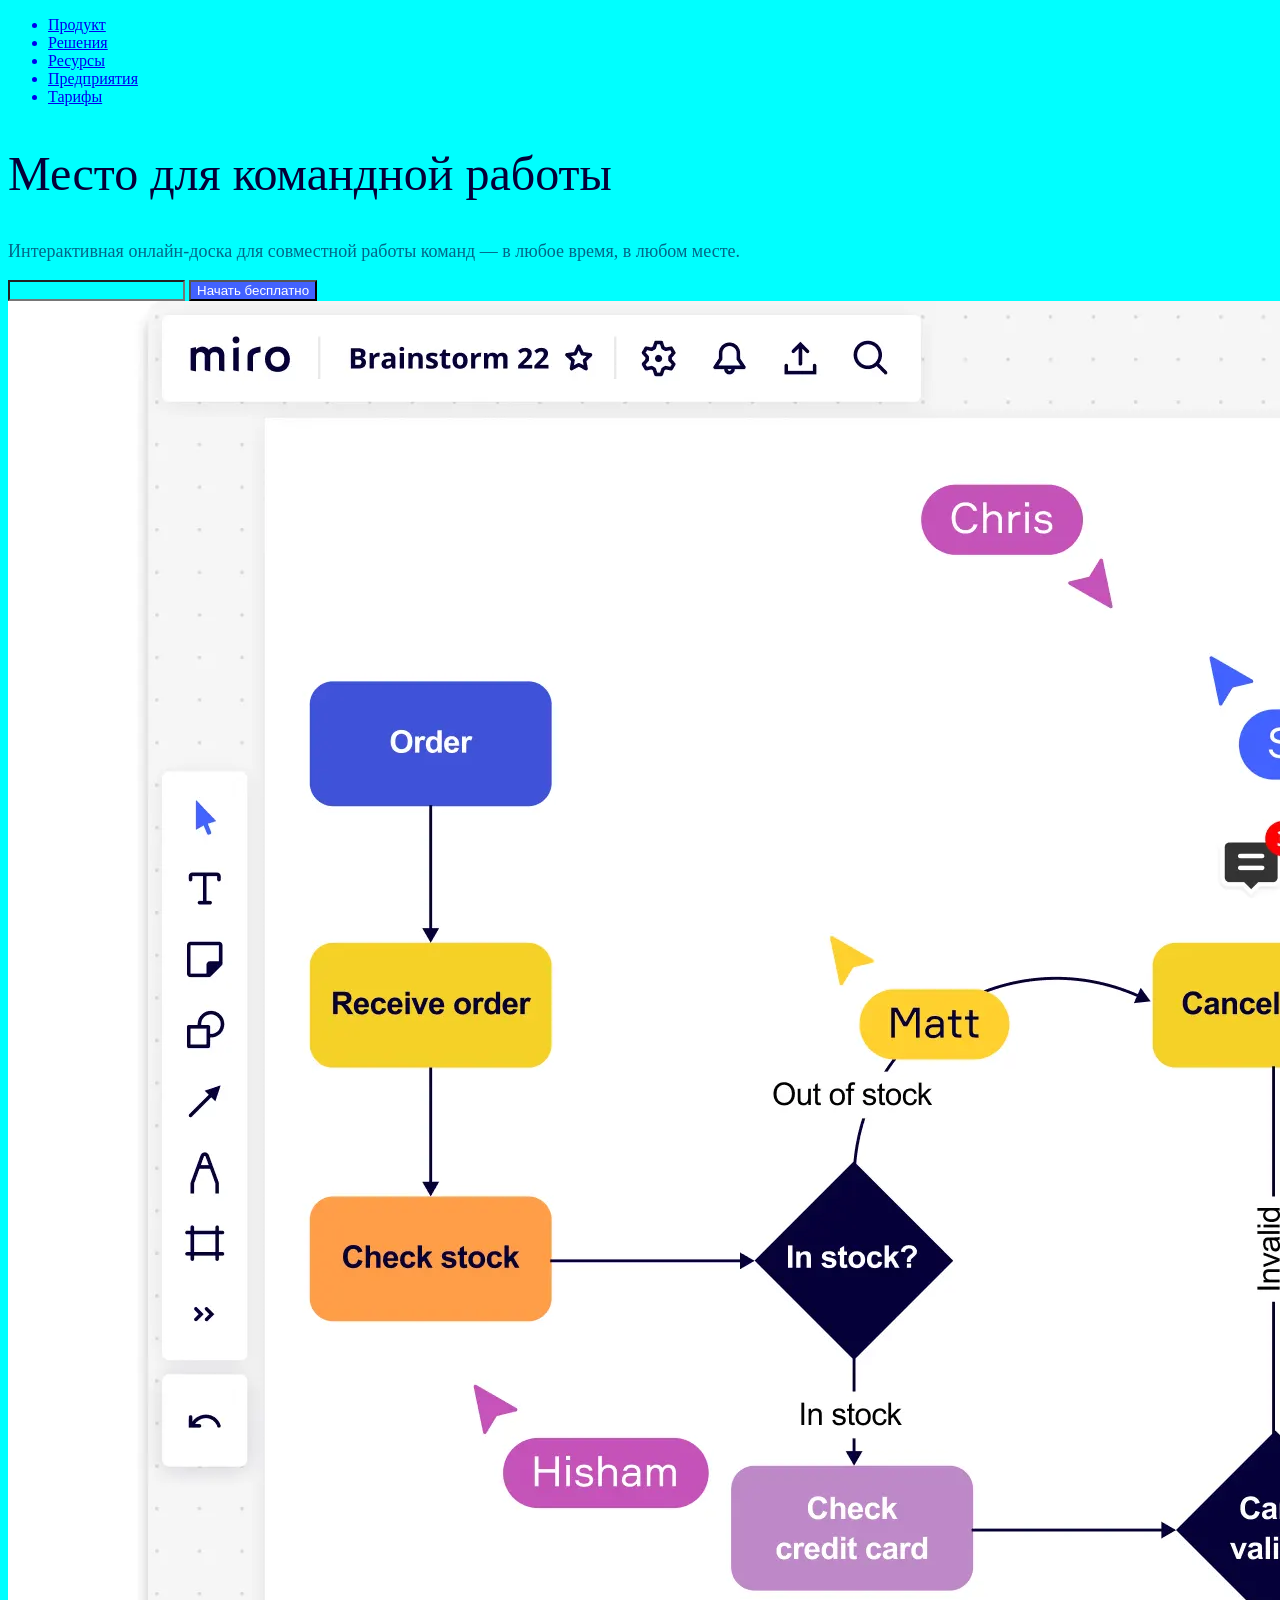
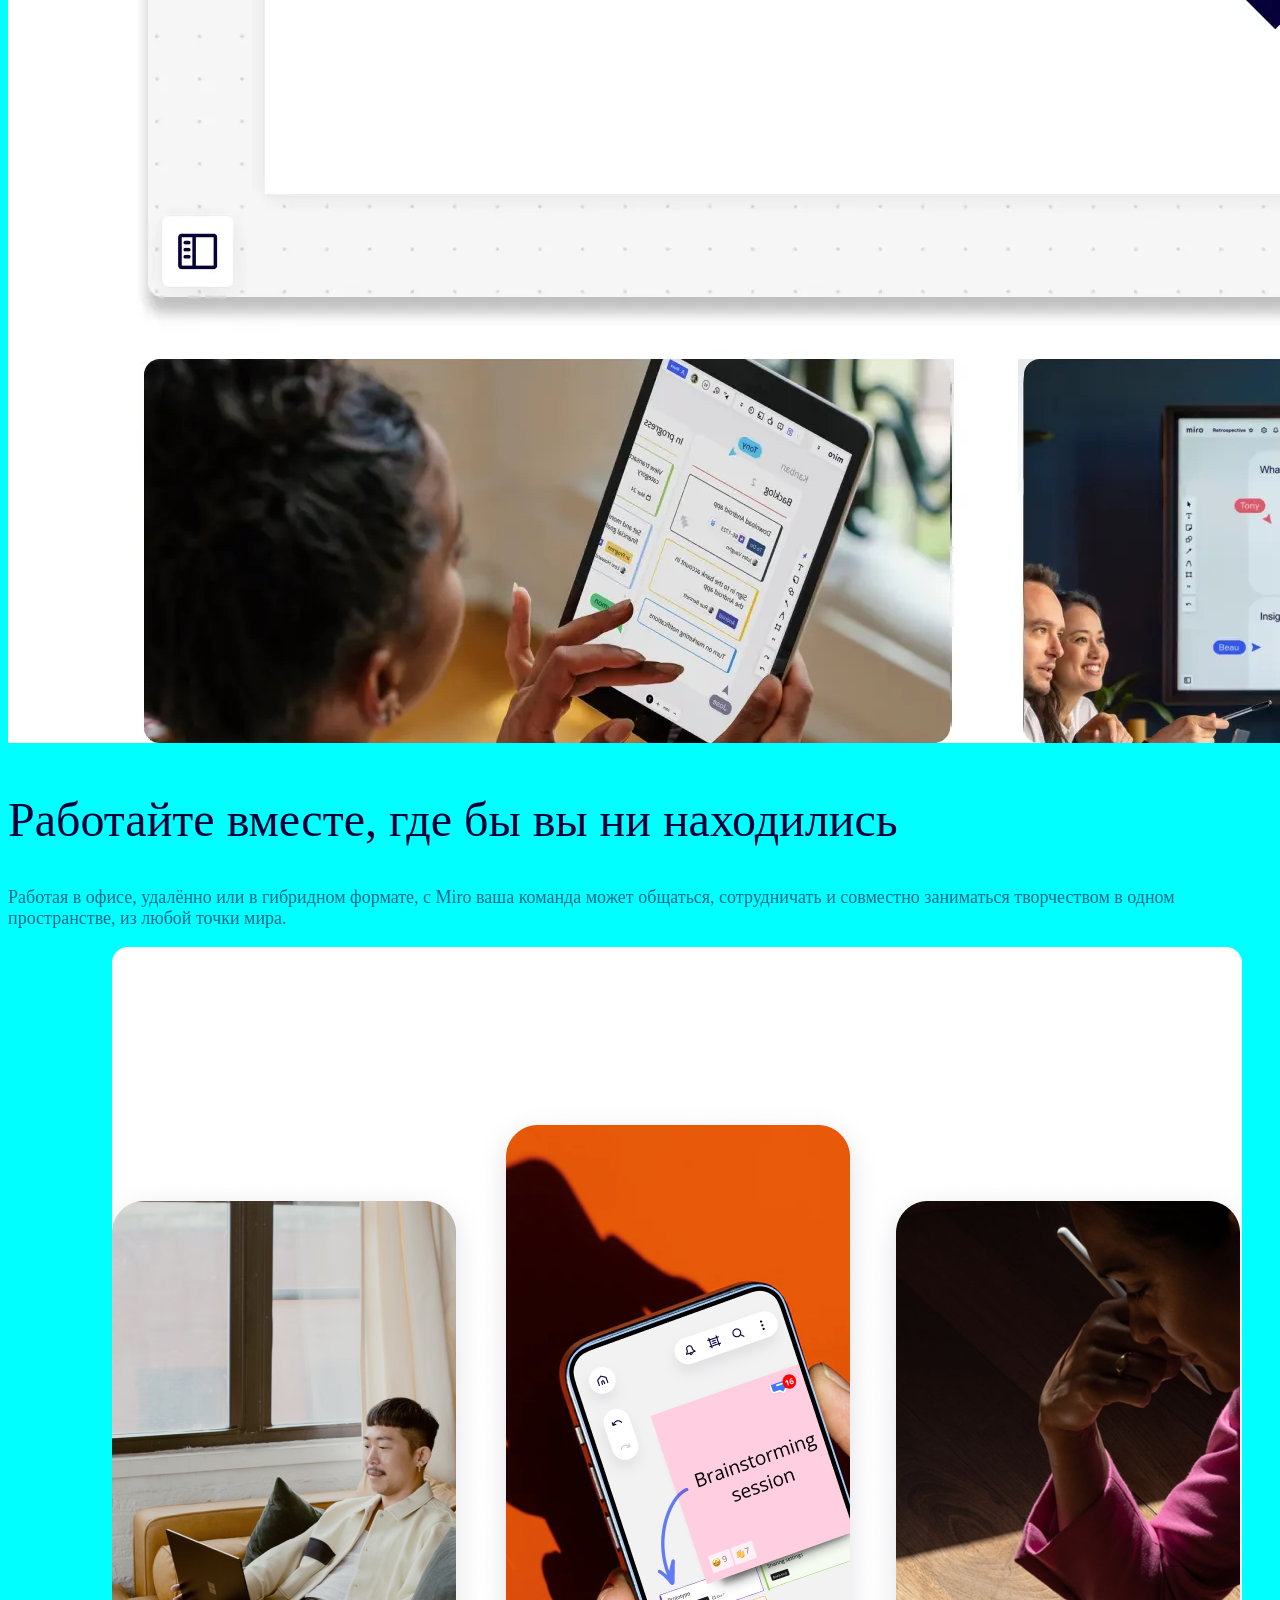
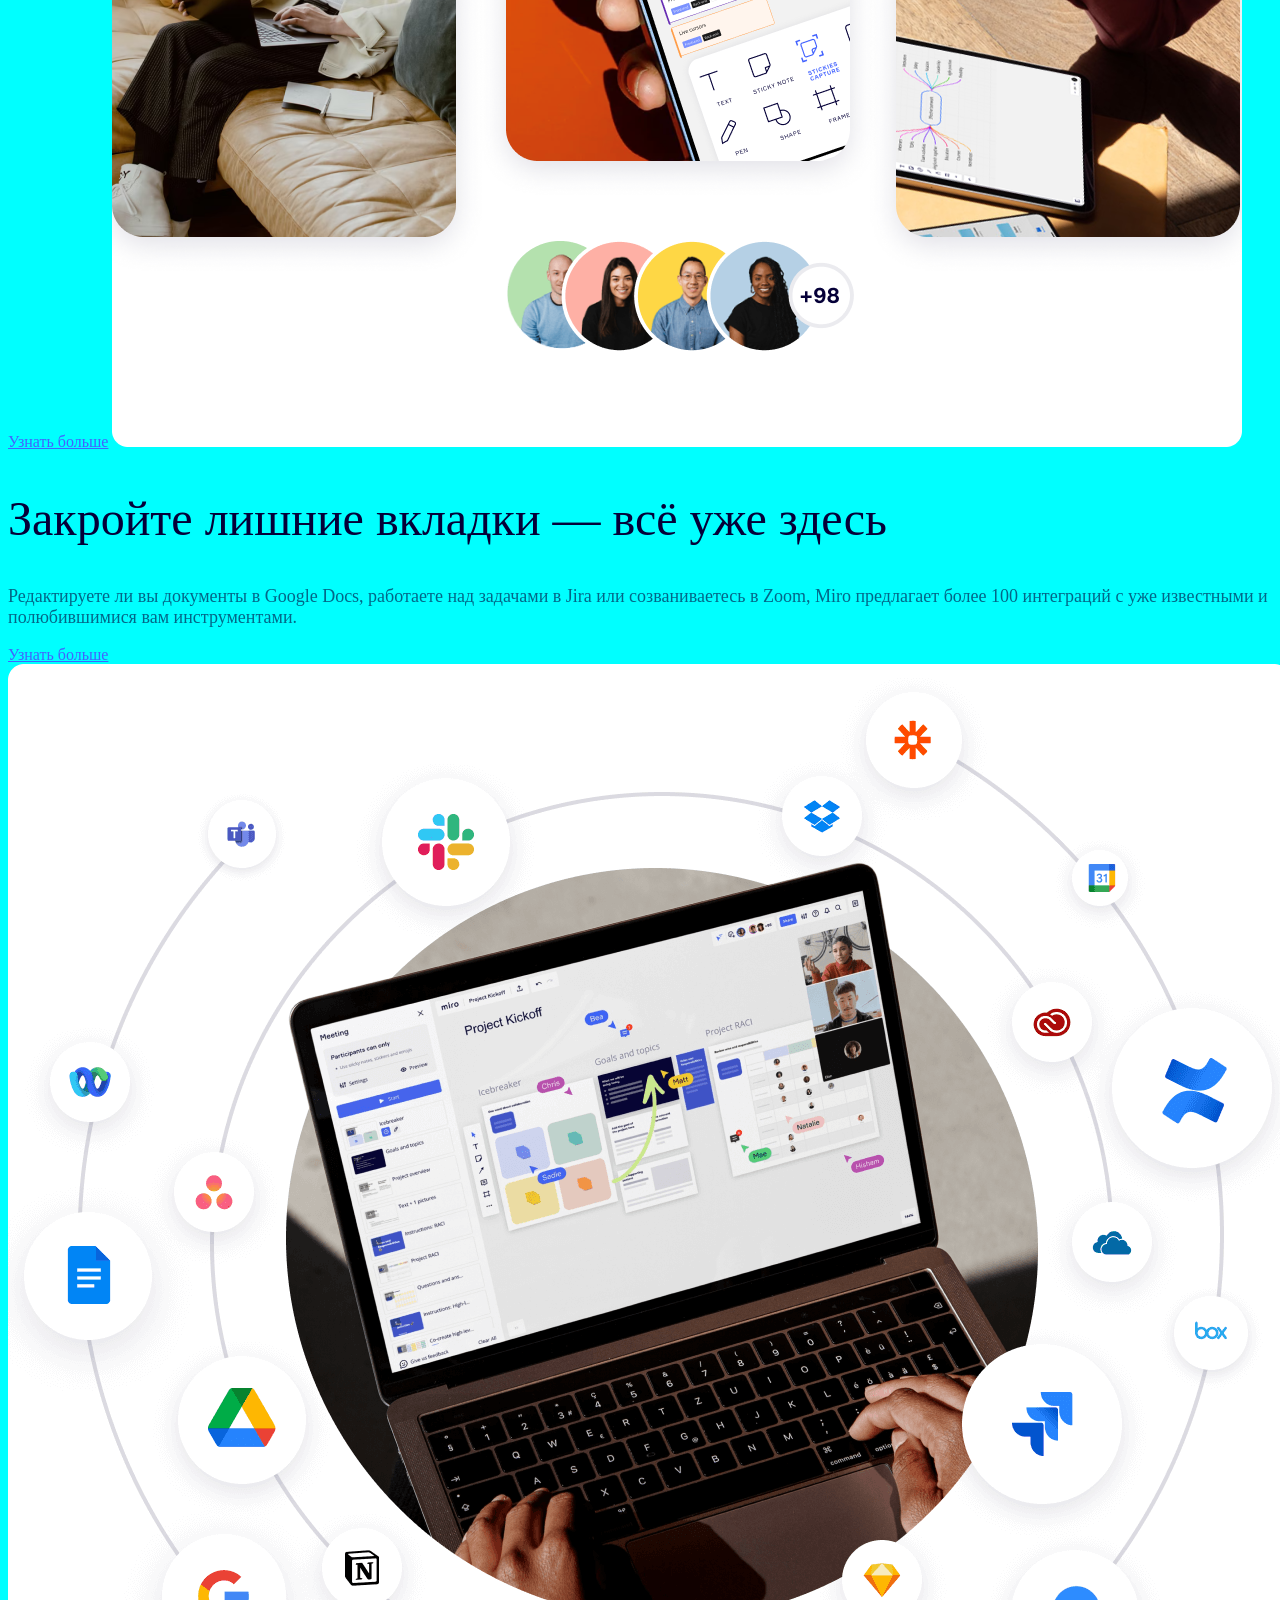
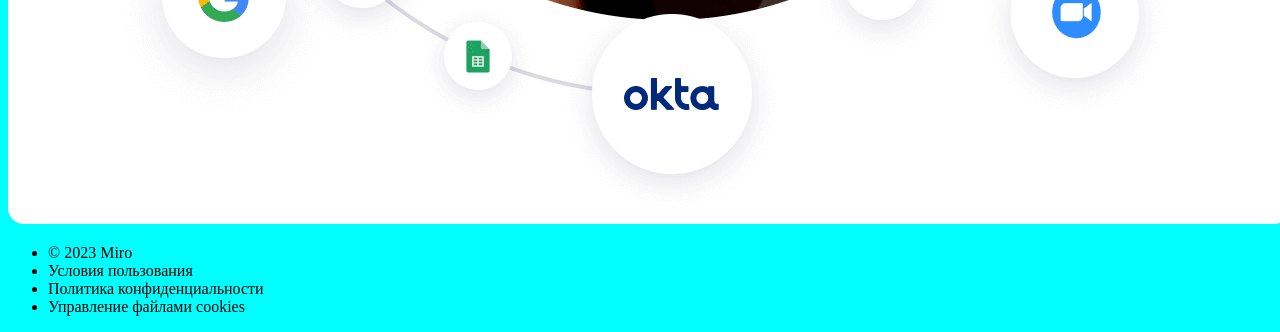
==== 1-Miro/index.html @ 2798fda8 "day 7" ====
<!DOCTYPE html>
<html lang="en">
<head>
    <meta charset="UTF-8">
    <meta name="viewport" content="width=device-width, initial-scale=1.0">
    <title>Miro</title>
    <link rel="stylesheet" href="/1-Miro/styles/styles.css">
</head>
<body>
    <header>
        <nav>
            <ul>
                <a href="#"><li>Продукт</li></a>
                <a href="#"><li>Решения</li></a>
                <a href="#"><li>Ресурсы</li></a>
                <a href="#"><li>Предприятия</li></a>
                <a href="#"><li>Тарифы</li></a>
            </ul>
        </nav>
    </header>
    <main>
        <section>
            <h1>Место для командной работы</h1>
            <p>Интерактивная онлайн-доска для совместной работы команд — в любое время, в любом месте.</p>
            <form action="/register" method="get">
                <input type="email" name="email" id="email">
                <button id="heroButton">Начать бесплатно</button>
            </form>
            <img src="/1-Miro/img/section-1.png" alt="section-1">
        </section>
        <section>
            <h1>Работайте вместе, где бы вы ни находились</h1>
            <p>Работая в офисе, удалённо или в гибридном формате, с Miro ваша команда может общаться, сотрудничать и совместно заниматься творчеством в одном пространстве, из любой точки мира.</p>
            <a href="#" class="link">Узнать больше</a>
            <img src="/1-Miro//img/section-2.png" alt="section-2">
        </section>
        <section>
            <h1>Закройте лишние вкладки — всё уже здесь</h1>
            <p>Редактируете ли вы документы в Google Docs, работаете над задачами в Jira или созваниваетесь в Zoom, Miro предлагает более 100 интеграций с уже известными и полюбившимися вам инструментами.</p>
            <a href="#" class="link">Узнать больше</a>
            <img src="/1-Miro//img/section-3.png" alt="section-3">
        </section>
    </main>
    <footer>
        <ul>
            <li>© 2023 Miro</li>
            <li>Условия пользования</li>
            <li>Политика конфиденциальности</li>
            <li>Управление файлами cookies</li>
        </ul>
    </footer>
</body>
</html>
---- 1-Miro/styles/styles.css ----
* {
    background-color: aqua;
}
#heroButton {
    background-color: #4262FF;
    color: #FFFFFF;
}
.link {
    color: #4262FF;
    text-decoration: underline;
}
h1 {
    font: 400 48px Roboto;
    color: #050038;
}
p {
    font: 400 18px Roboto;
    color: #05003899;
}
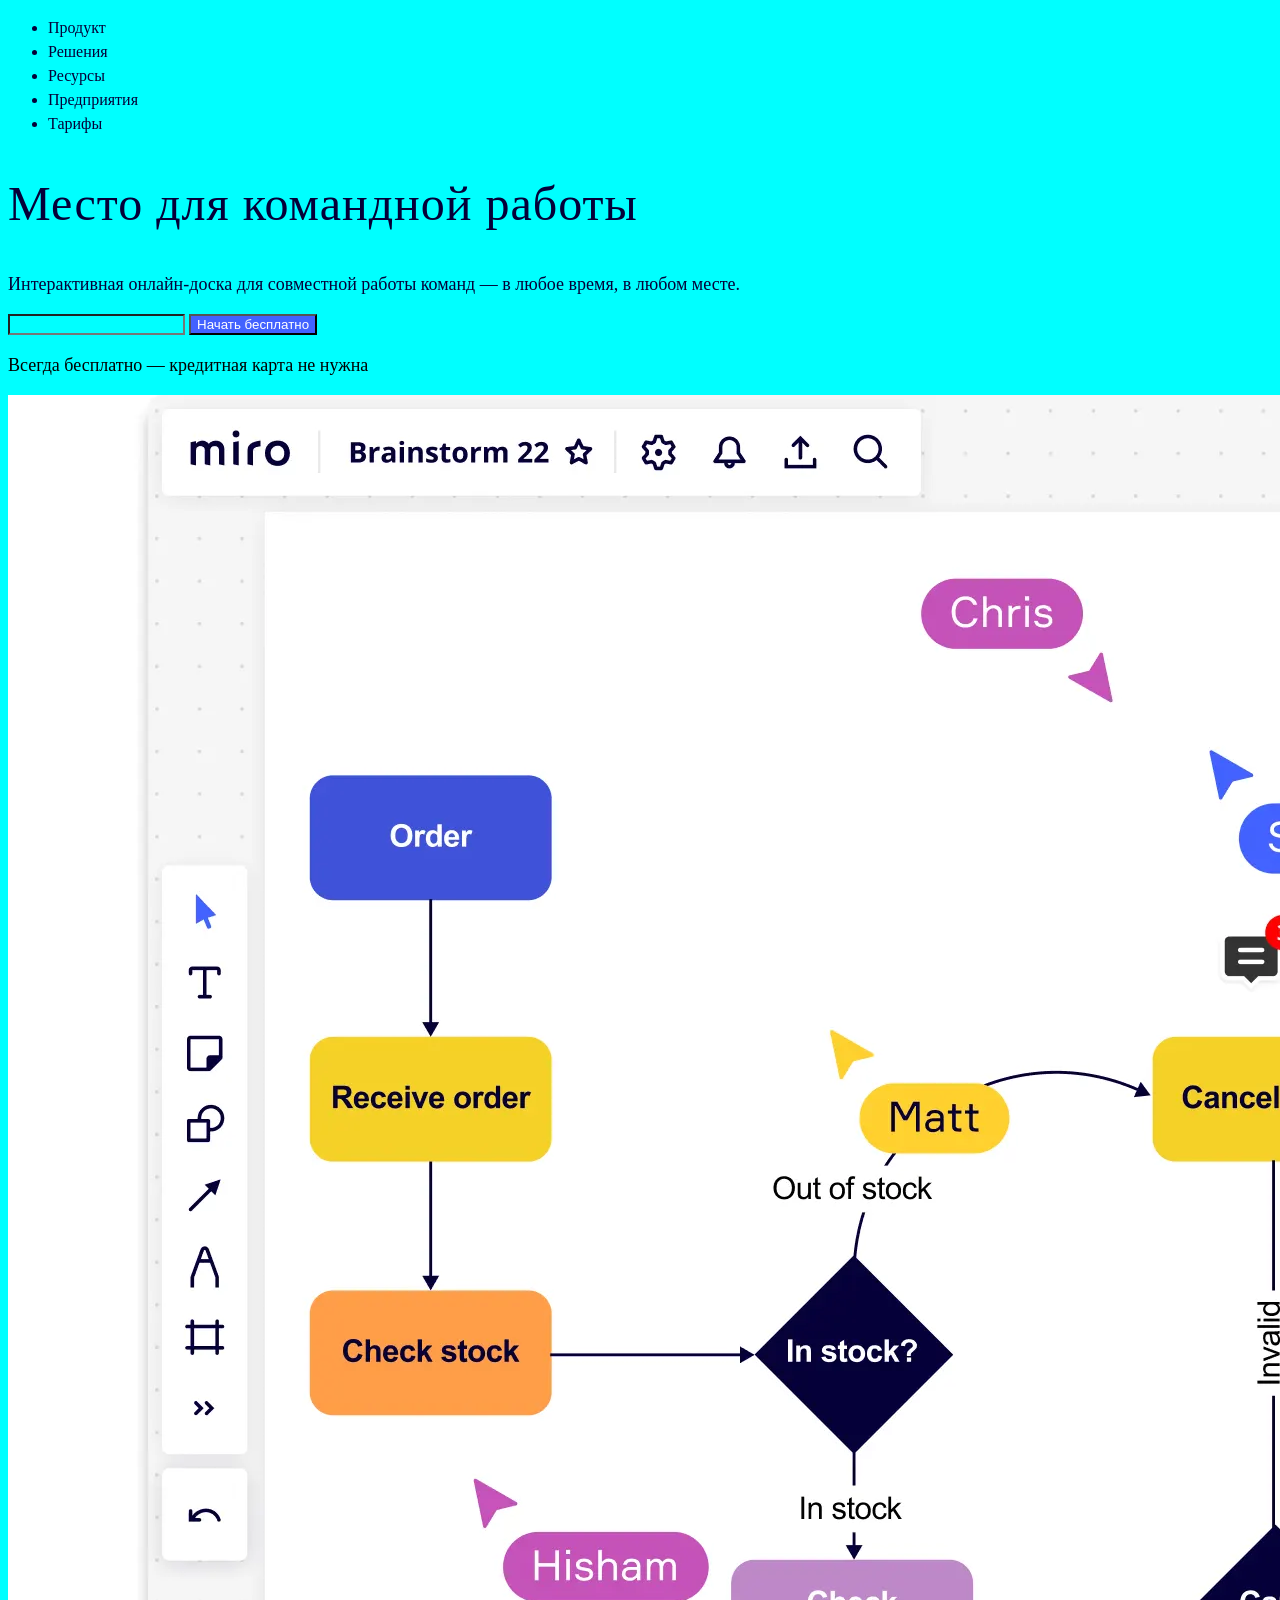
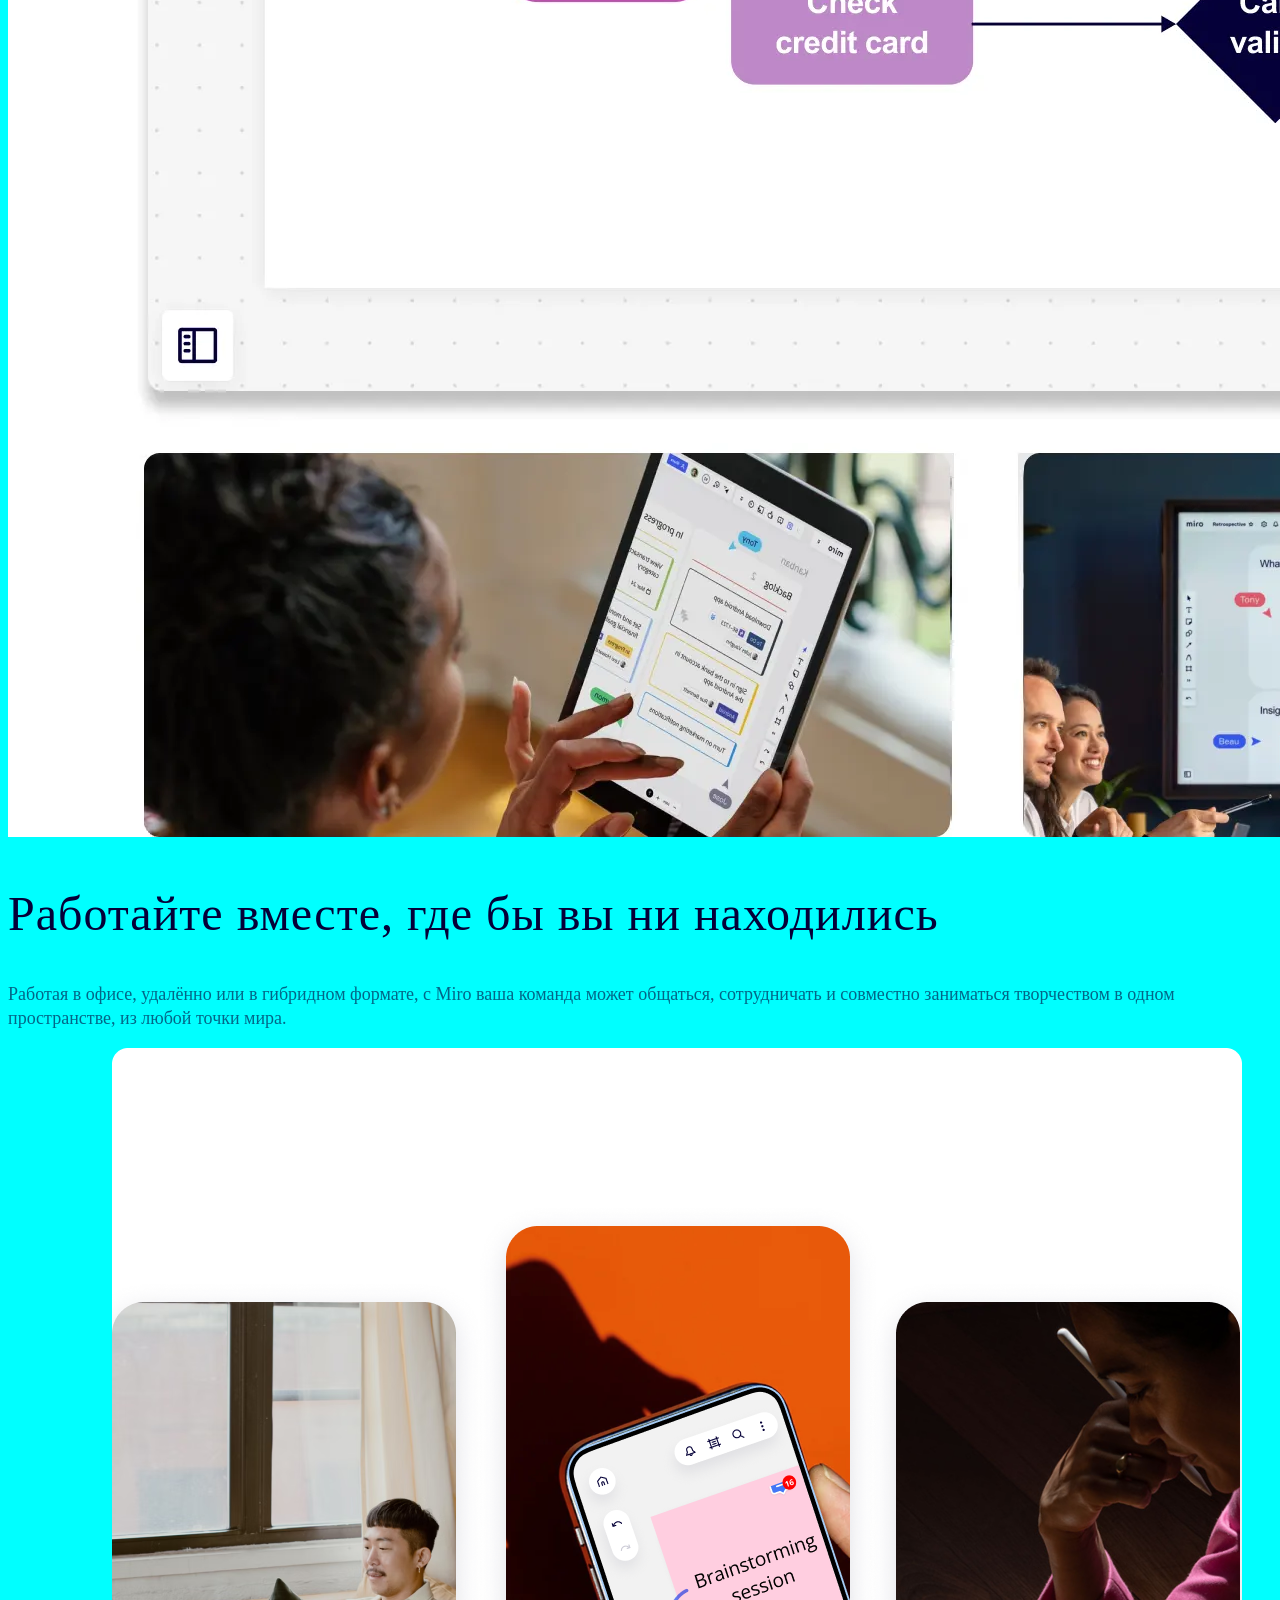
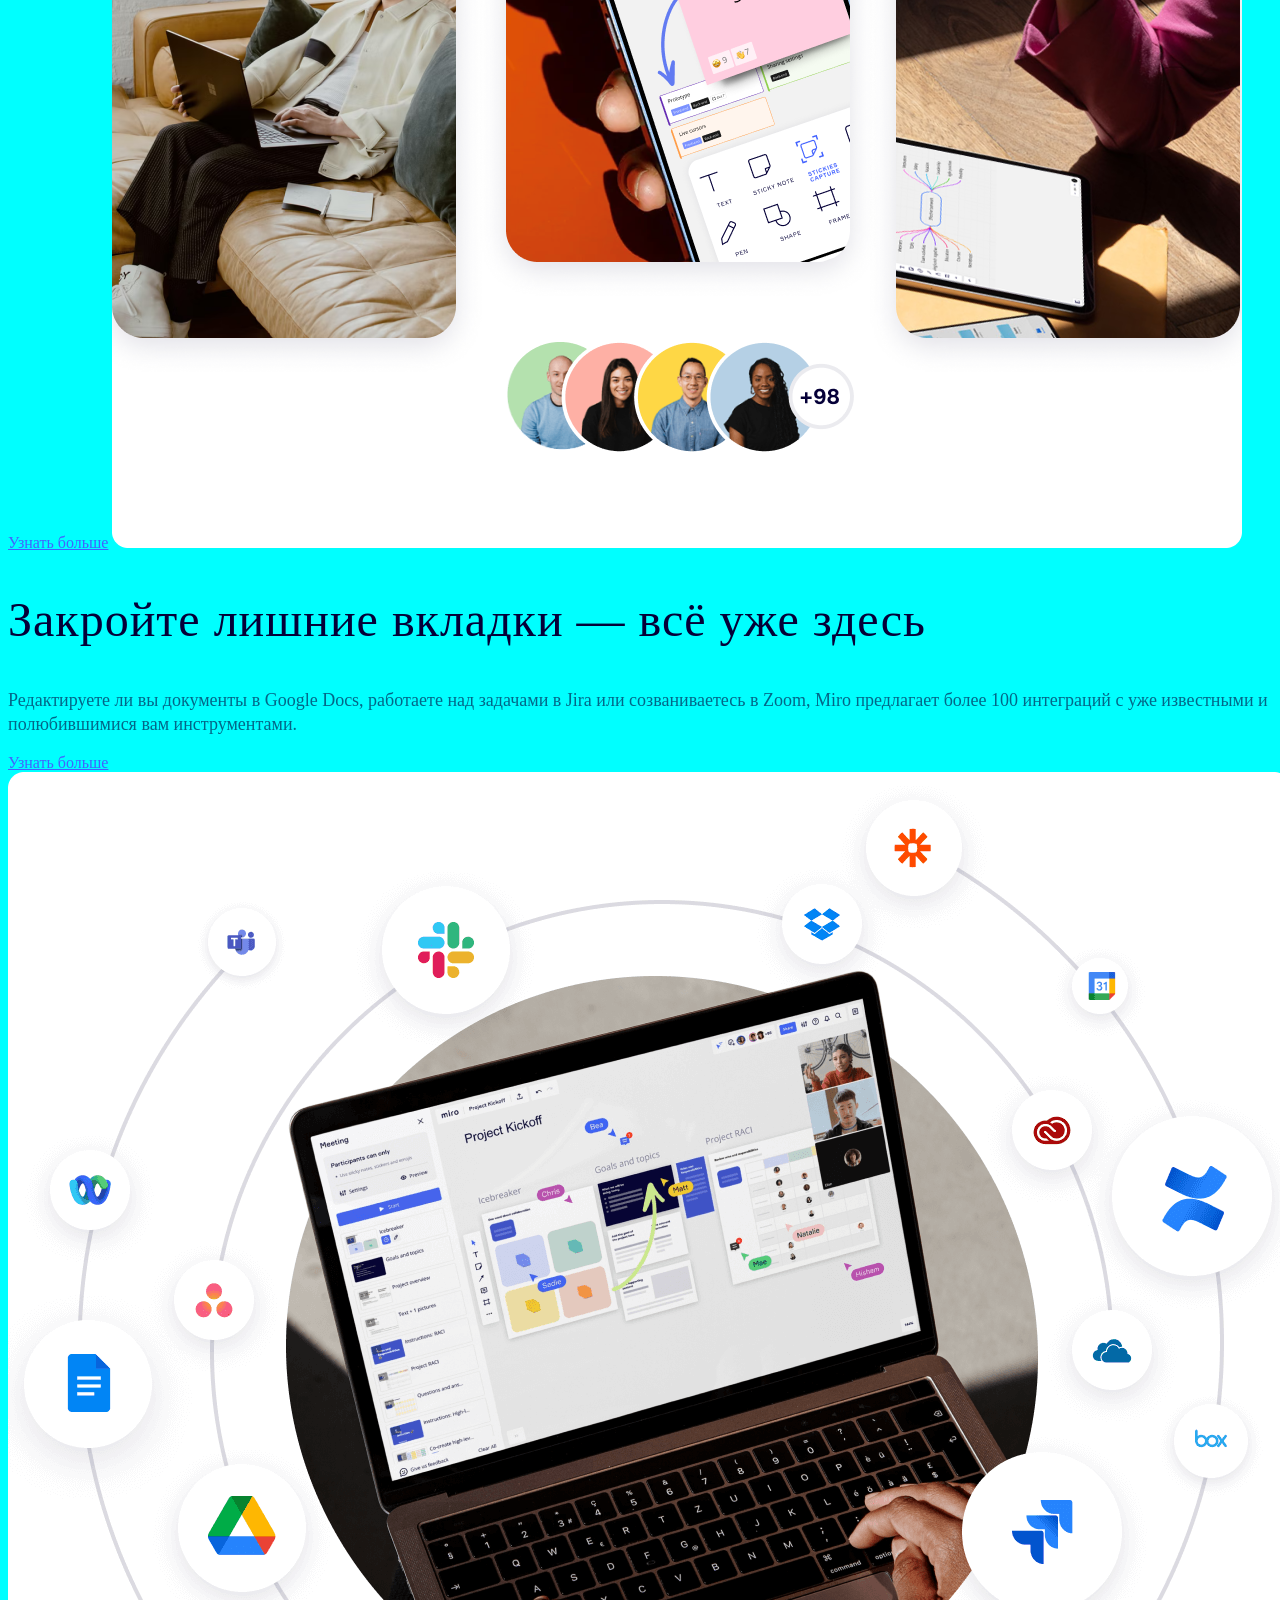
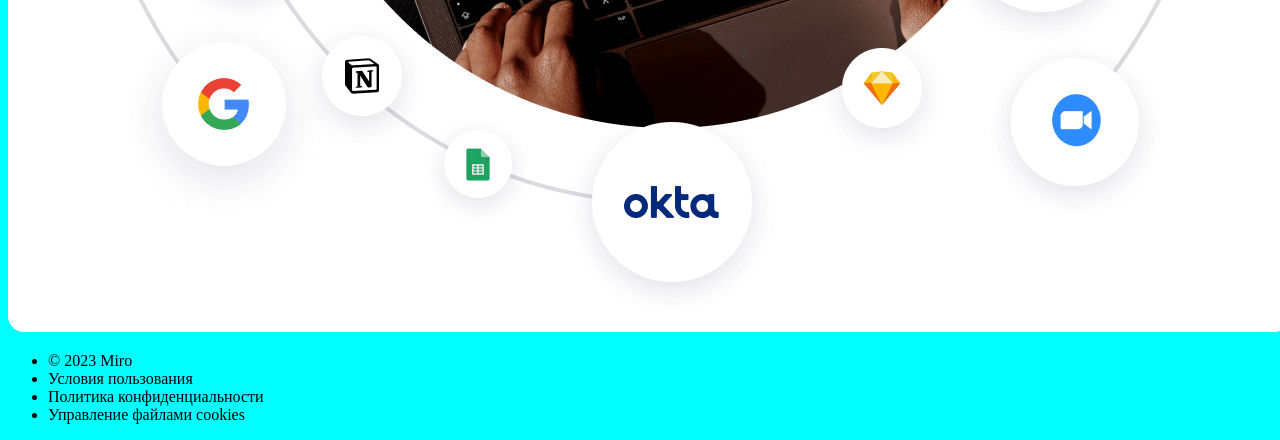
==== commit 3d244223: "day 8" ====
--- a/1-Miro/index.html
+++ b/1-Miro/index.html
@@ -21,22 +21,23 @@
     <main>
         <section>
             <h1>Место для командной работы</h1>
-            <p>Интерактивная онлайн-доска для совместной работы команд — в любое время, в любом месте.</p>
+            <p class="heroText">Интерактивная онлайн-доска для совместной работы команд — в любое время, в любом месте.</p>
             <form action="/register" method="get">
                 <input type="email" name="email" id="email">
                 <button id="heroButton">Начать бесплатно</button>
             </form>
+            <p>Всегда бесплатно — кредитная карта не нужна</p>
             <img src="/1-Miro/img/section-1.png" alt="section-1">
         </section>
         <section>
-            <h1>Работайте вместе, где бы вы ни находились</h1>
-            <p>Работая в офисе, удалённо или в гибридном формате, с Miro ваша команда может общаться, сотрудничать и совместно заниматься творчеством в одном пространстве, из любой точки мира.</p>
+            <h2>Работайте вместе, где бы вы ни находились</h2>
+            <p class="sectionText">Работая в офисе, удалённо или в гибридном формате, с Miro ваша команда может общаться, сотрудничать и совместно заниматься творчеством в одном пространстве, из любой точки мира.</p>
             <a href="#" class="link">Узнать больше</a>
             <img src="/1-Miro//img/section-2.png" alt="section-2">
         </section>
         <section>
-            <h1>Закройте лишние вкладки — всё уже здесь</h1>
-            <p>Редактируете ли вы документы в Google Docs, работаете над задачами в Jira или созваниваетесь в Zoom, Miro предлагает более 100 интеграций с уже известными и полюбившимися вам инструментами.</p>
+            <h2>Закройте лишние вкладки — всё уже здесь</h2>
+            <p class="sectionText">Редактируете ли вы документы в Google Docs, работаете над задачами в Jira или созваниваетесь в Zoom, Miro предлагает более 100 интеграций с уже известными и полюбившимися вам инструментами.</p>
             <a href="#" class="link">Узнать больше</a>
             <img src="/1-Miro//img/section-3.png" alt="section-3">
         </section>
--- a/1-Miro/styles/styles.css
+++ b/1-Miro/styles/styles.css
@@ -9,11 +9,49 @@
     color: #4262FF;
     text-decoration: underline;
 }
-h1 {
-    font: 400 48px Roboto;
+h1, h2 {
+    font-family: Roboto;
+    font-weight: 400;
+    font-style: Regular;
+    font-size: 48px;
+    line-height: 56px;
+    letter-spacing: 1px;
     color: #050038;
 }
-p {
-    font: 400 18px Roboto;
-    color: #05003899;
+
+p{
+    font-family: Roboto;
+    font-weight: 400;
+    font-style: Regular;
+    font-size: 18px;
+    line-height: 24px;
+    letter-spacing: 0%;
 }
+
+.heroForm + p {
+    font-family: Roboto;
+    font-weight: 400;
+    font-style: Regular;
+    font-size: 14px;
+    line-height: 20px;
+    letter-spacing: 0%;
+    color: #050038
+}
+.heroText {
+    color: #050038;
+}
+
+.sectionText {
+    color: #05003899
+}
+
+header a {
+font-family: Roboto;
+font-weight: 400;
+font-style: Regular;
+font-size: 16px;
+line-height: 24px;
+letter-spacing: 0%;
+text-decoration: none;
+color: #050038;
+}
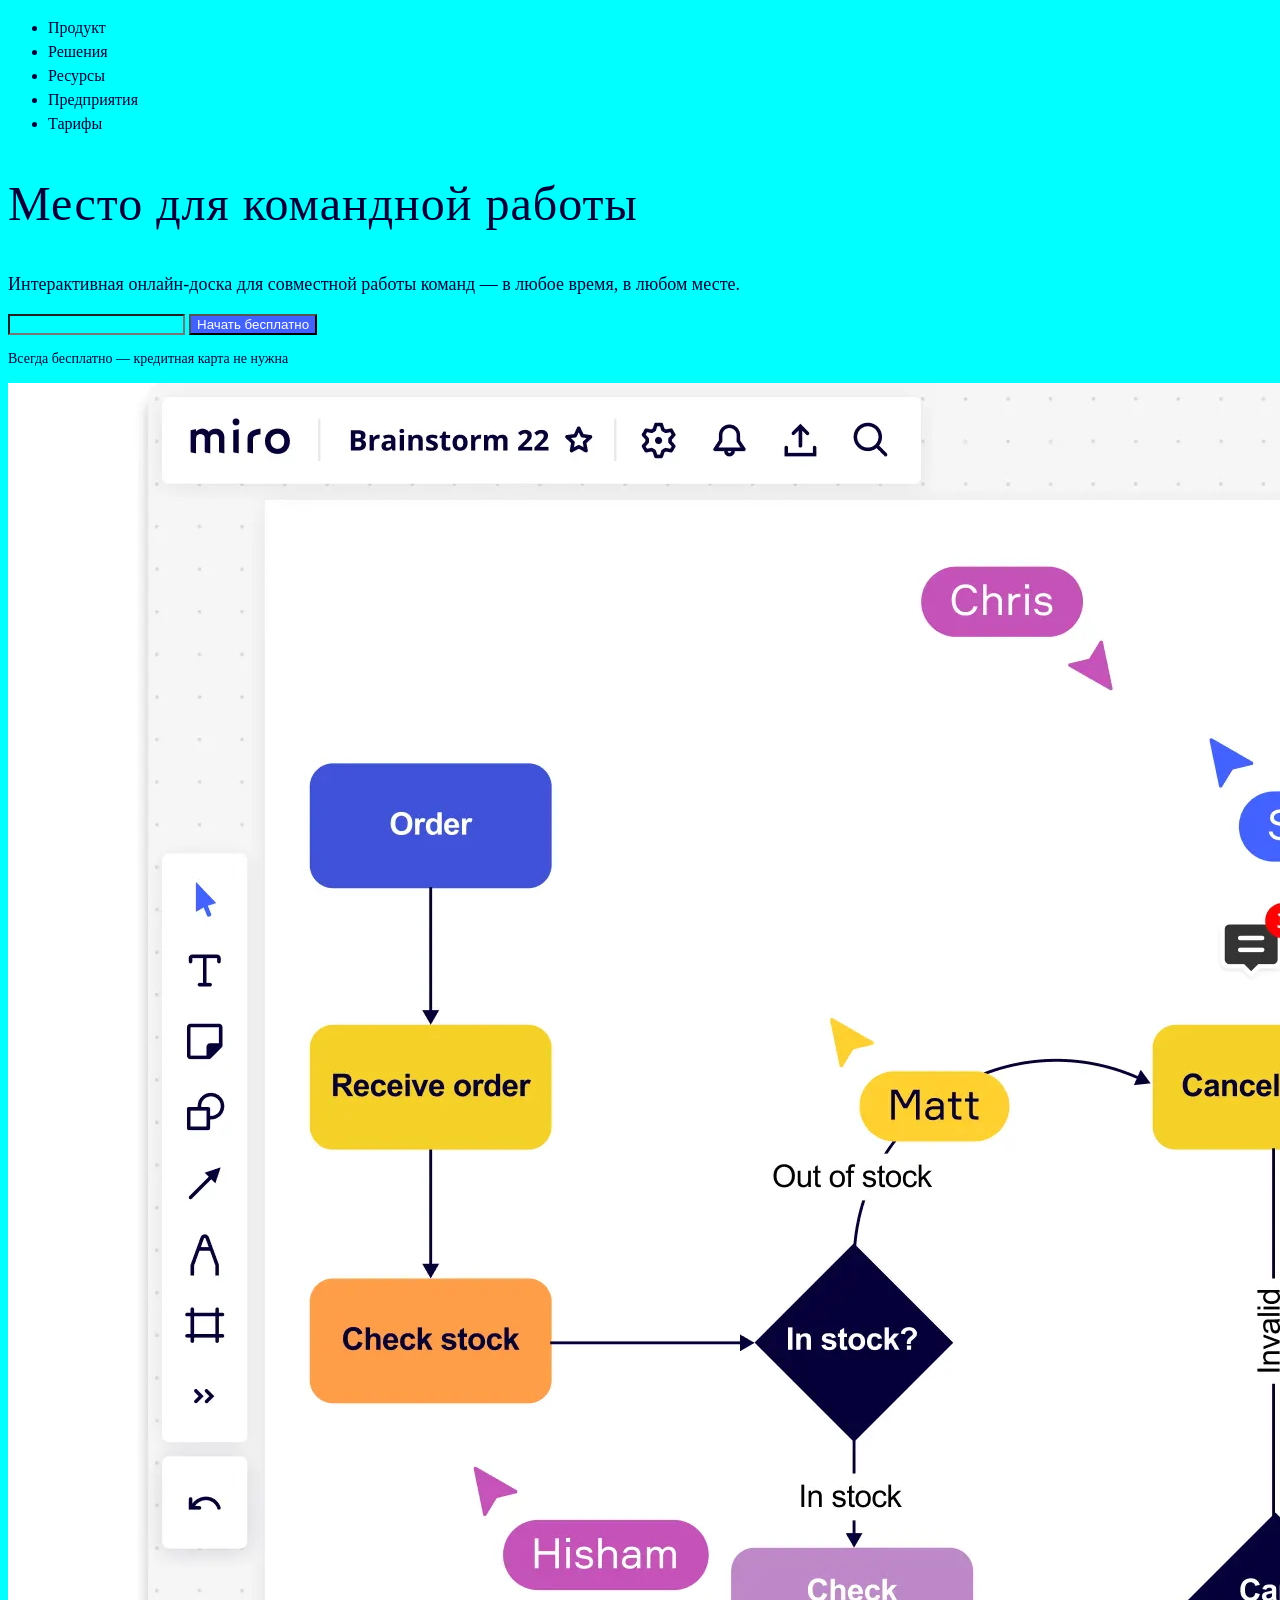
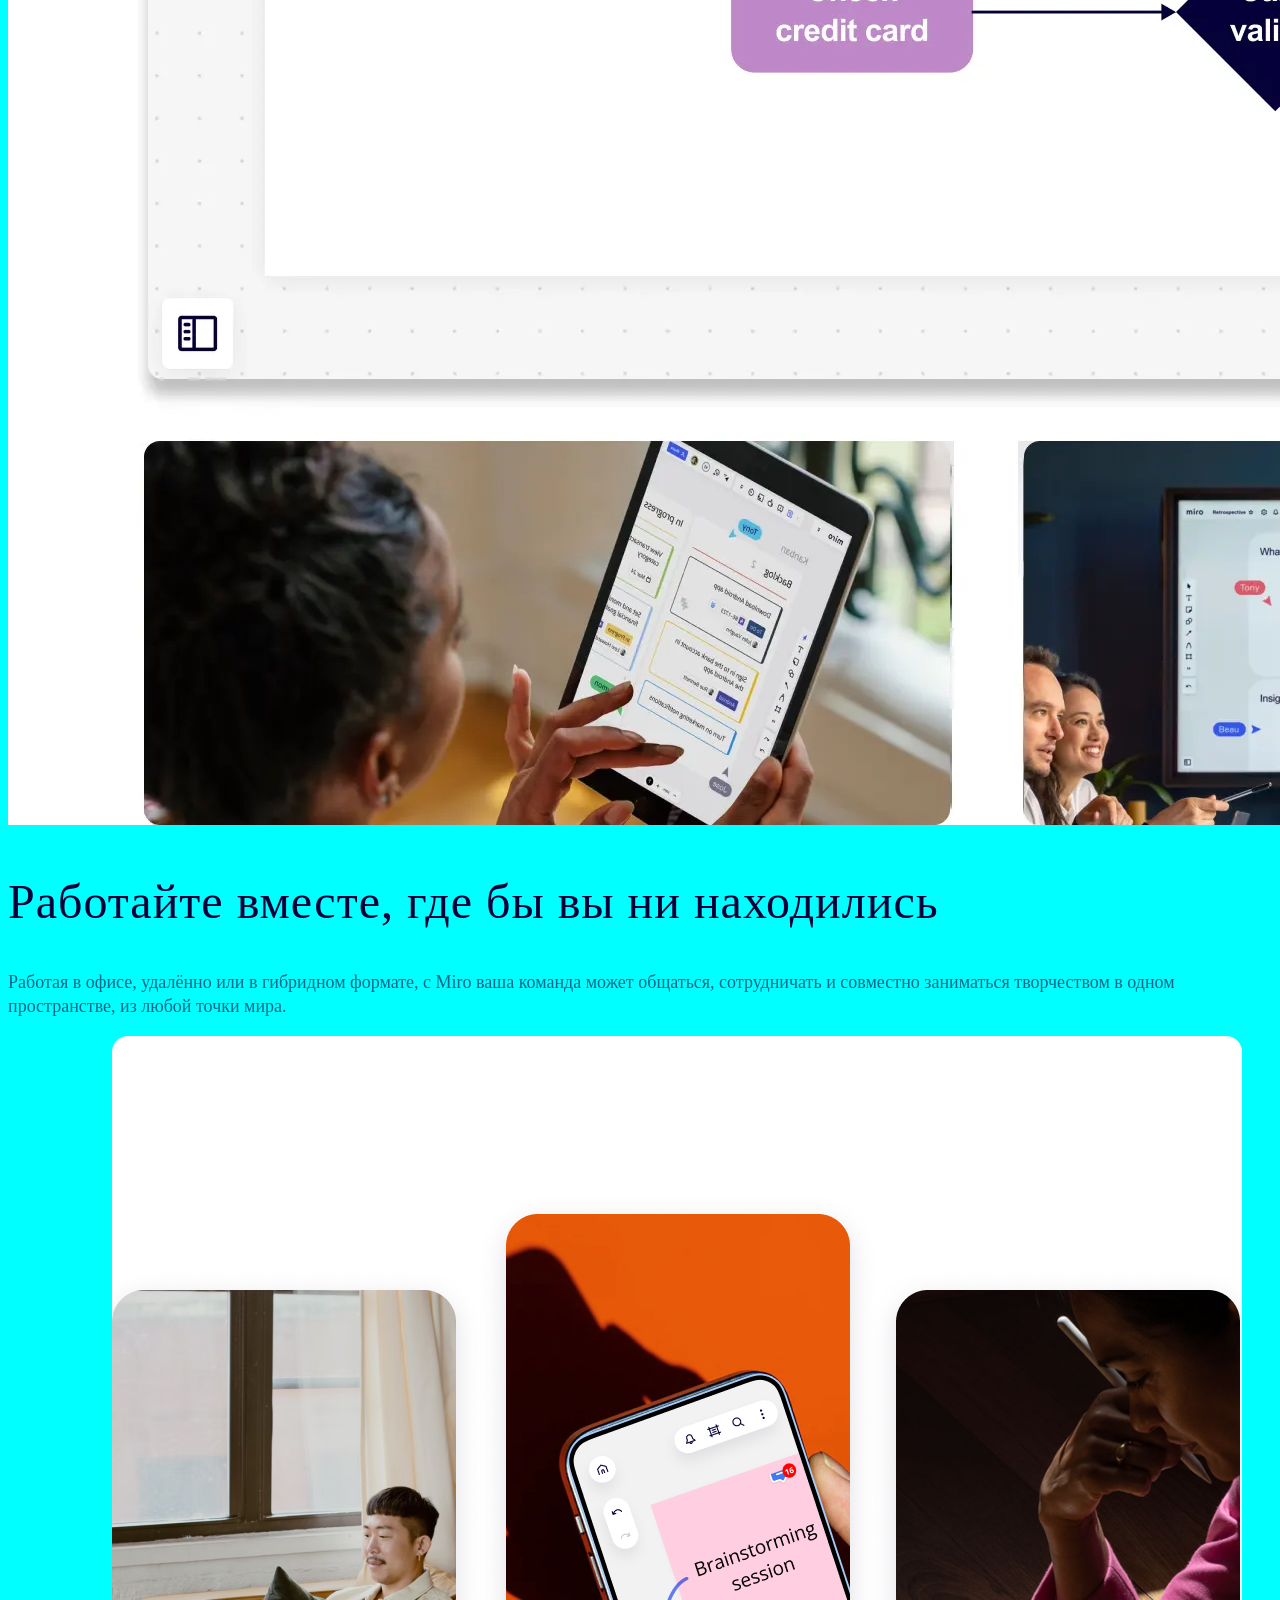
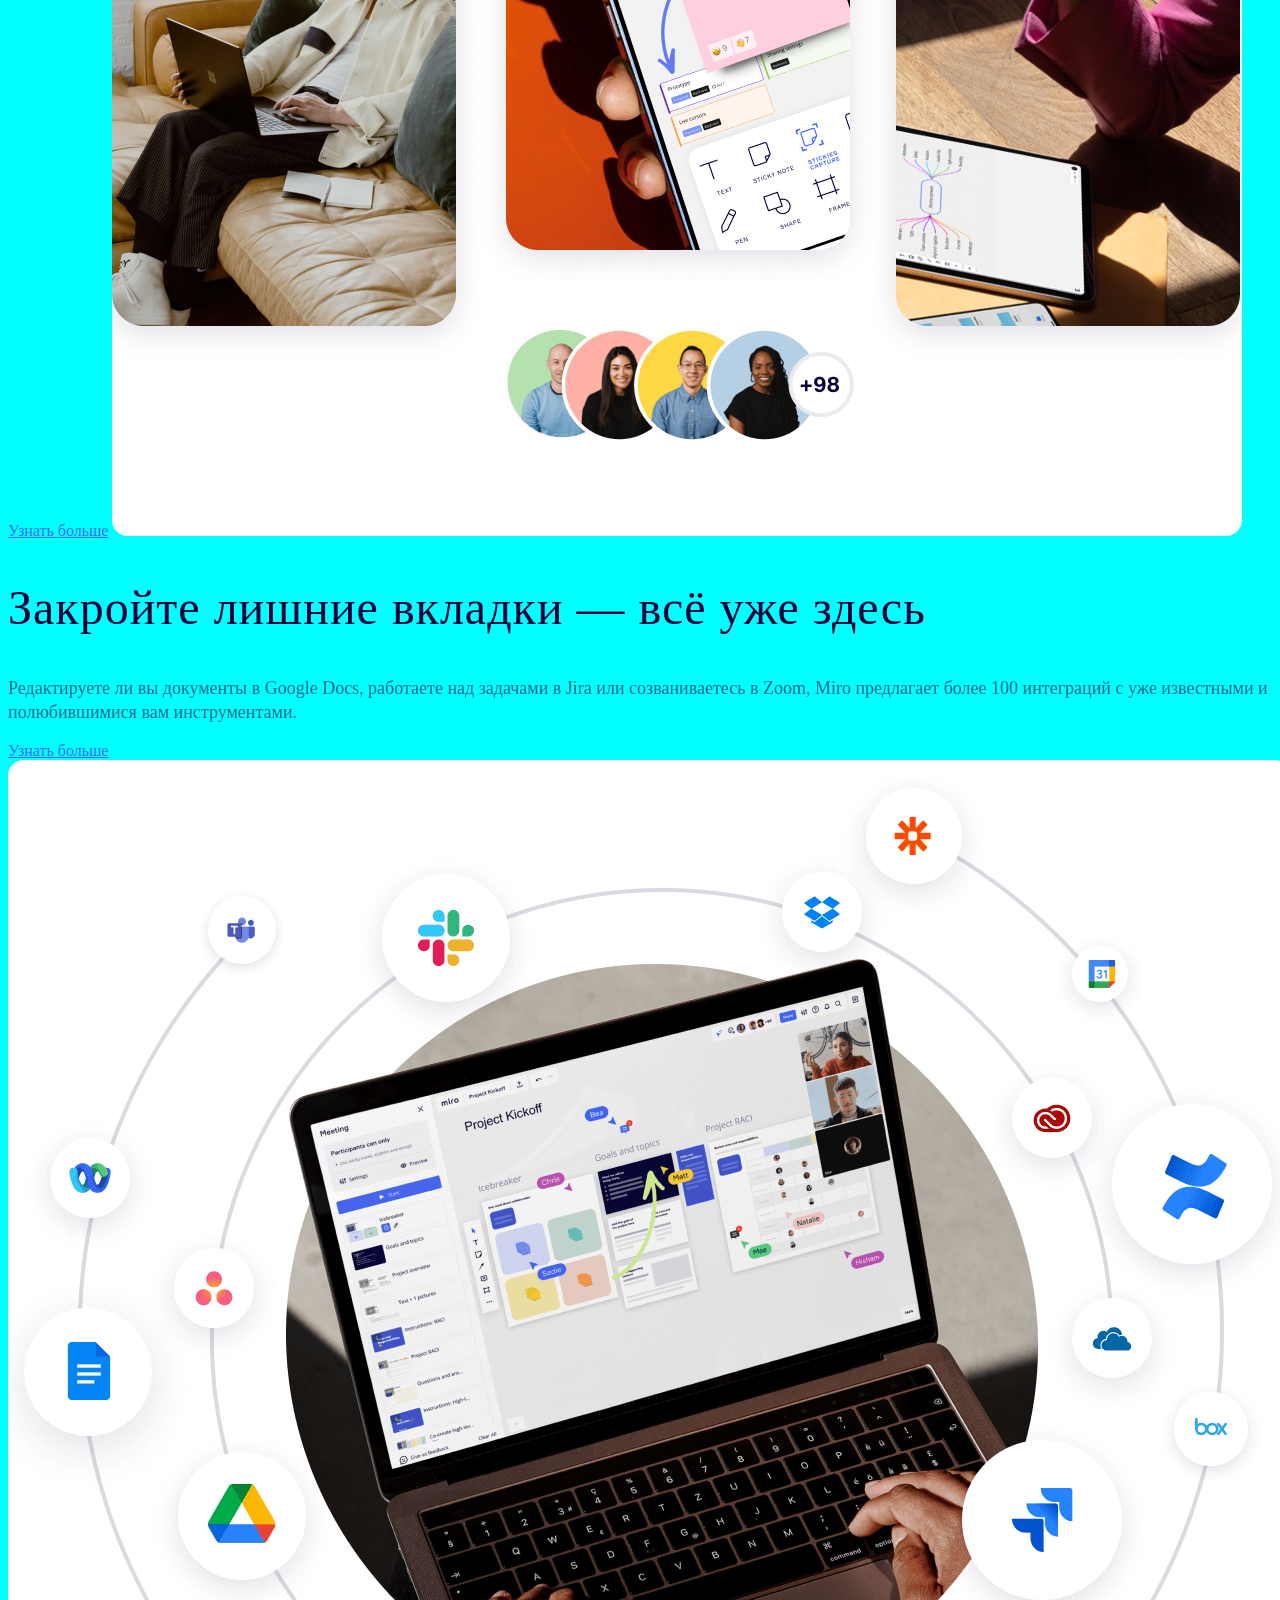
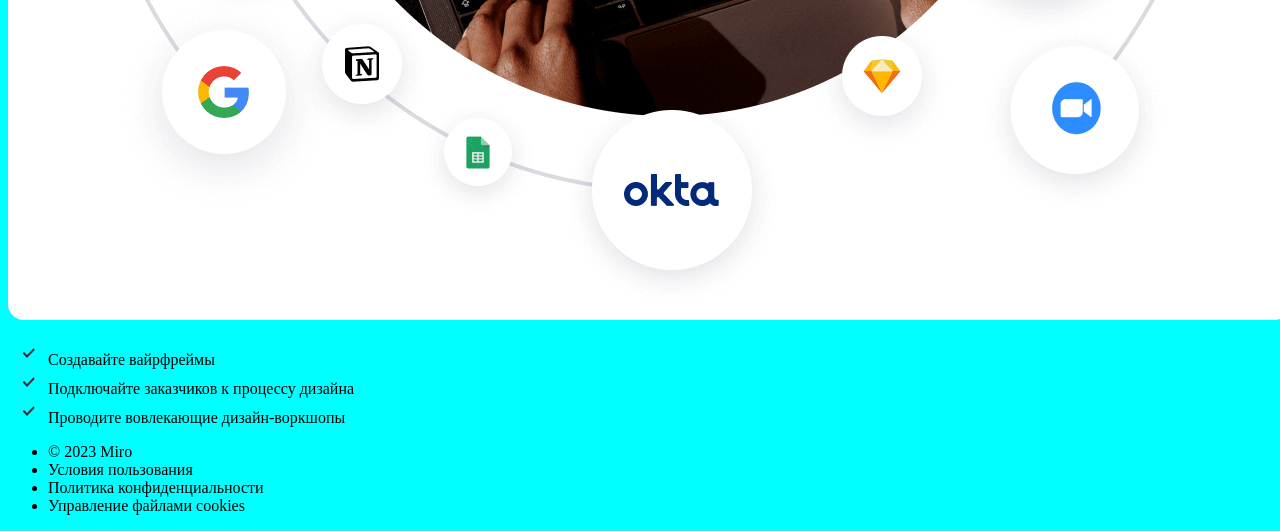
==== commit 360d7a1c: "day 9" ====
--- a/1-Miro/index.html
+++ b/1-Miro/index.html
@@ -22,7 +22,7 @@
         <section>
             <h1>Место для командной работы</h1>
             <p class="heroText">Интерактивная онлайн-доска для совместной работы команд — в любое время, в любом месте.</p>
-            <form action="/register" method="get">
+            <form action="/register" method="get" class="heroForm">
                 <input type="email" name="email" id="email">
                 <button id="heroButton">Начать бесплатно</button>
             </form>
@@ -42,6 +42,11 @@
             <img src="/1-Miro//img/section-3.png" alt="section-3">
         </section>
     </main>
+    <ul class="sectionList">
+        <li>Создавайте вайрфреймы</li>
+        <li>Подключайте заказчиков к процессу дизайна</li>
+        <li>Проводите вовлекающие дизайн-воркшопы</li>
+    </ul>
     <footer>
         <ul>
             <li>© 2023 Miro</li>
--- a/1-Miro/styles/styles.css
+++ b/1-Miro/styles/styles.css
@@ -1,13 +1,27 @@
 * {
     background-color: aqua;
 }
+
 #heroButton {
     background-color: #4262FF;
     color: #FFFFFF;
 }
+
+#heroButton:active {
+    color:#ff424b
+}
+
+.heroForm input:focus {
+    background-color: #ee790b;
+}
+
 .link {
     color: #4262FF;
     text-decoration: underline;
+}
+
+.link:hover {
+    color: #ff424b;
 }
 h1, h2 {
     font-family: Roboto;
@@ -55,3 +69,7 @@
 text-decoration: none;
 color: #050038;
 }
+
+.sectionList {
+    list-style-image: url('/1-Miro/img/sectionList.svg');
+}
